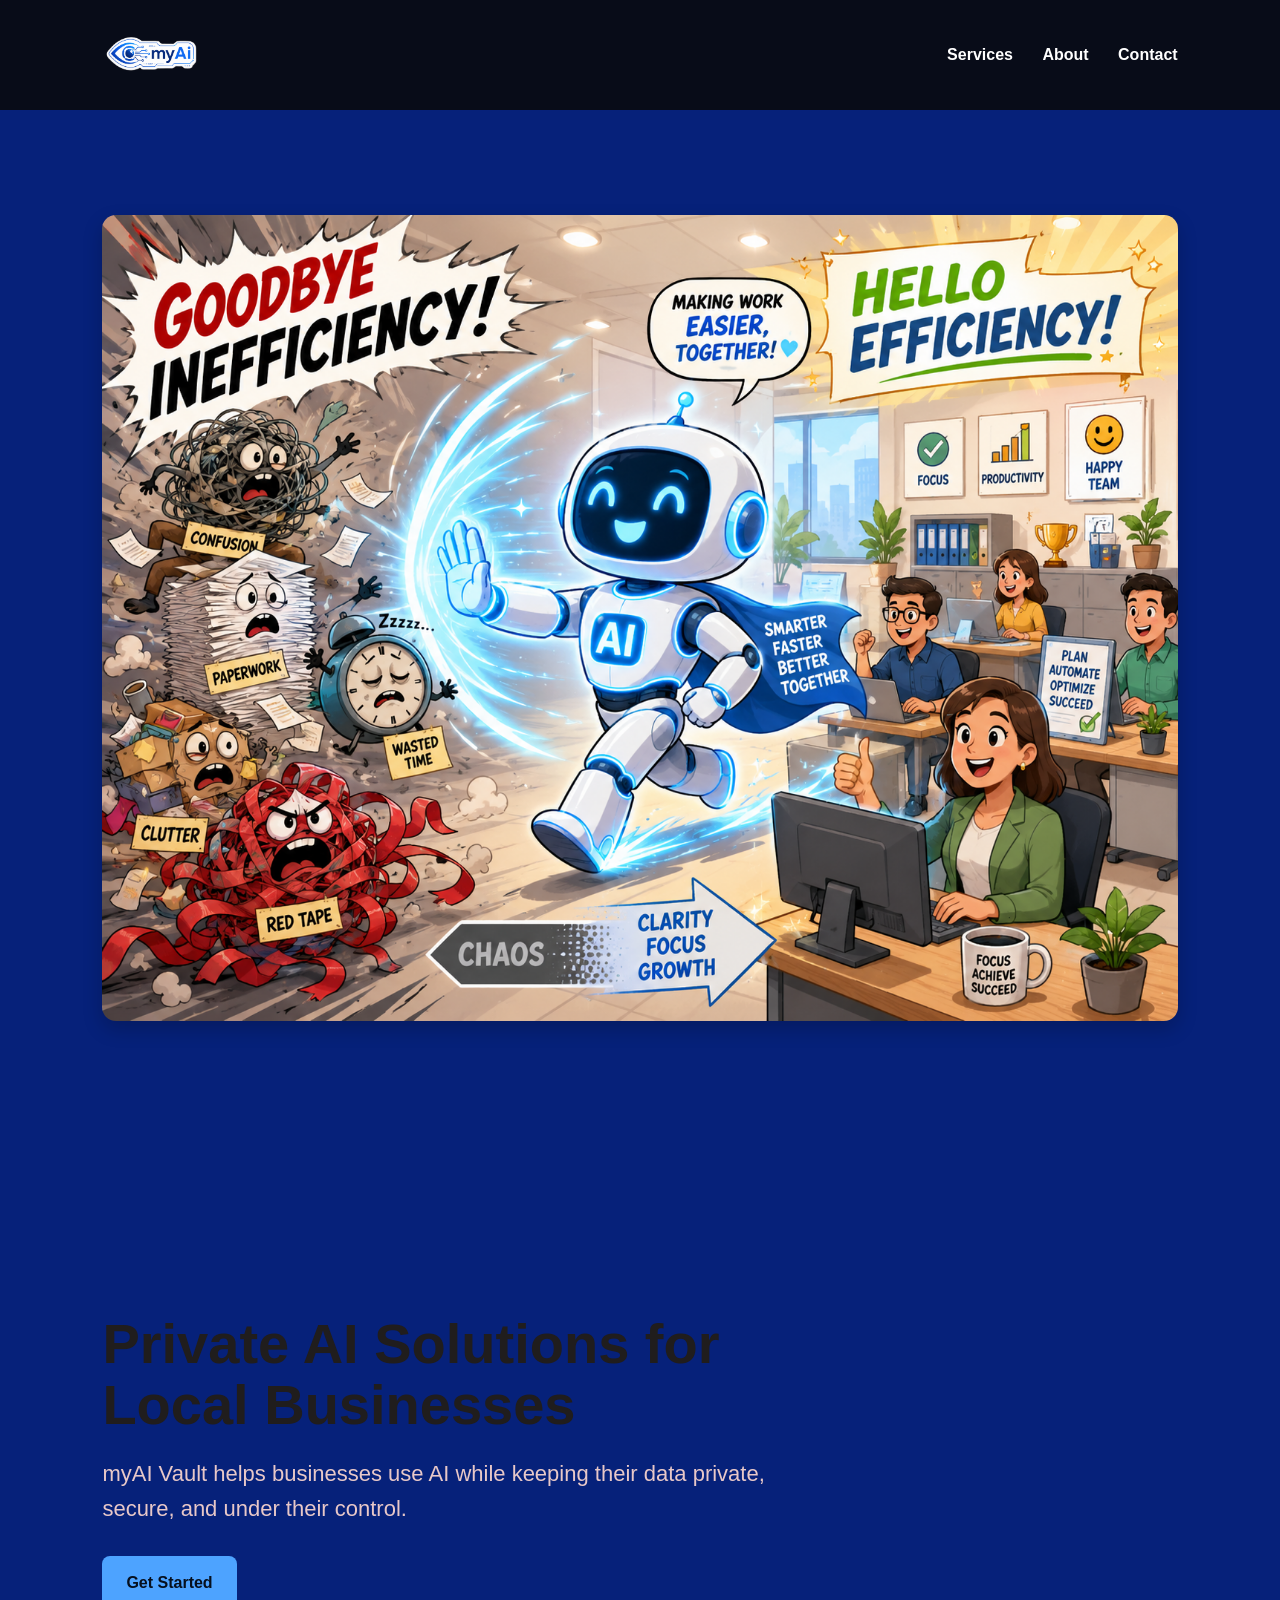
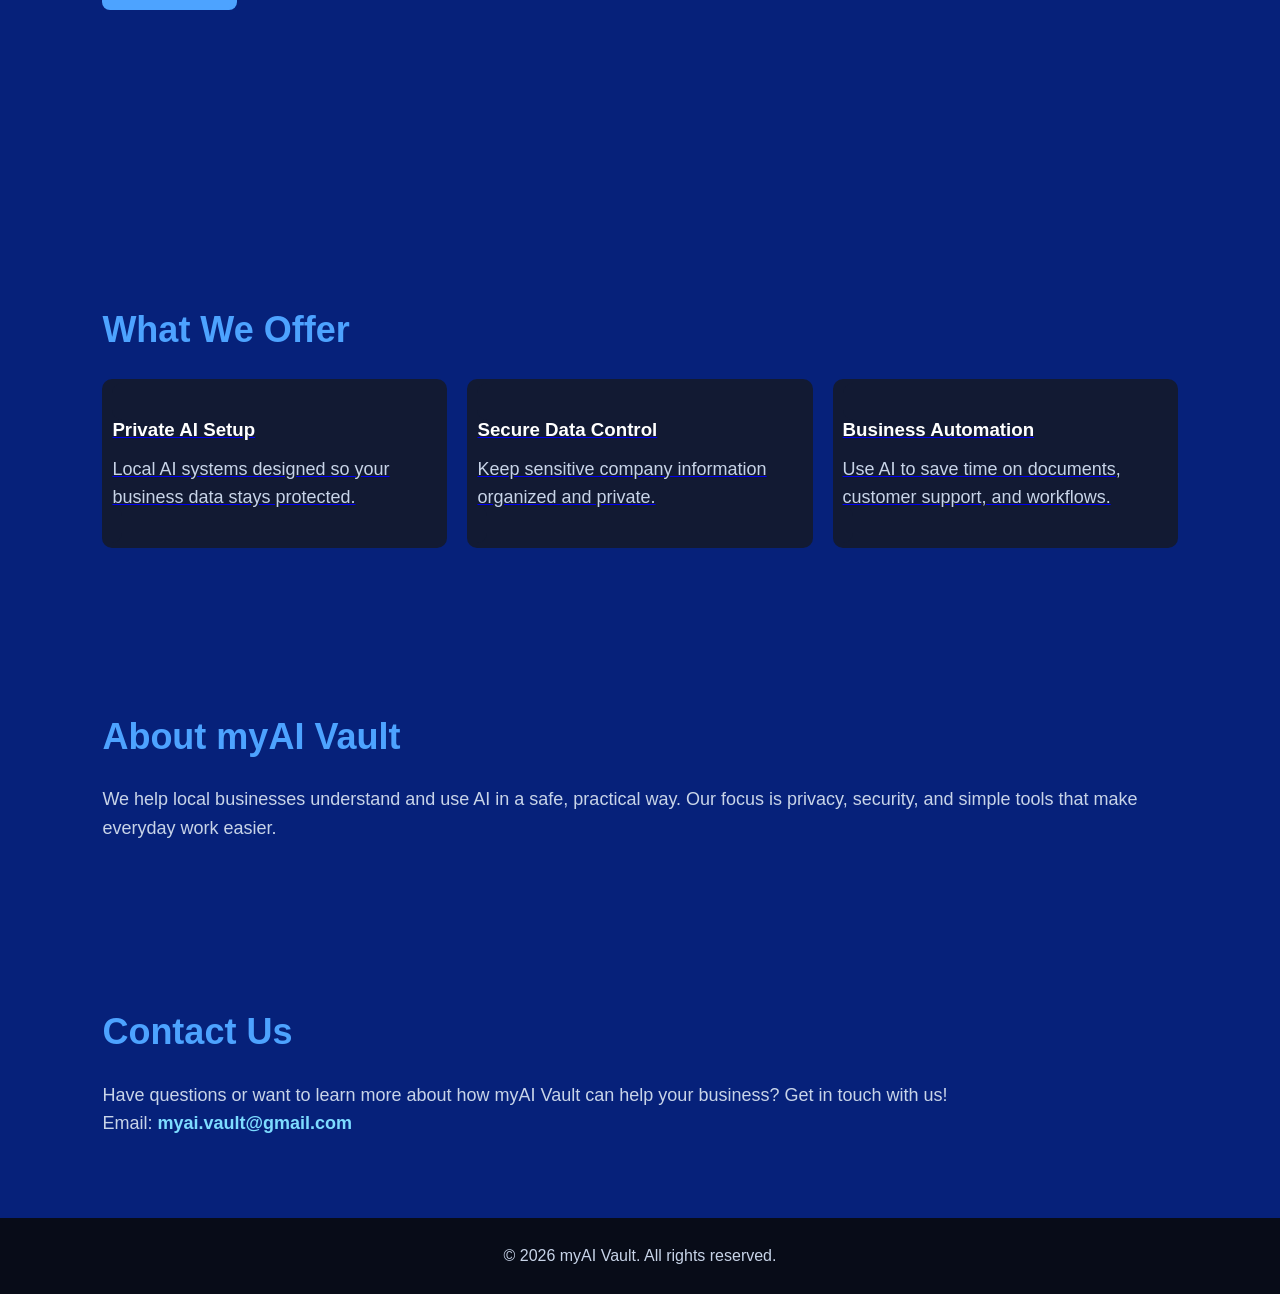
==== old_index_backup.html @ c27ce24c "add pictures and old index backup" ====
<!DOCTYPE html>
<html lang="en">
  <head>
    <meta charset="UTF-8" />
    <meta name="viewport" content="width=device-width, initial-scale=1.0" />
    <title>myAI Vault</title>
    <link rel="stylesheet" href="style.css" />
  </head>

  <body>
    <header>
        <div class="logo-area">
          <img src="images/logo.png/Image 2 Jun 21, 2026, 12_37_47 PM.png" alt="myAI logo" />
        </div>
        
        <nav>
          <a href="#services">Services</a>
          <a href="#about">About</a>
          <a href="#contact">Contact</a>
        </nav>
    </header>

    <section id="gallery" class="section">
      <div class="image-gallery">
        <img
         src="images/WebPics/ai chasing away inafiency given form.png.png"
         alt="Cartoon AI chasing away inefficiency"
       />
     </div>
    </section>

    <section class="hero">
      <h1>Private AI Solutions for Local Businesses</h1>
      <p>
        myAI Vault helps businesses use AI while keeping their data private,
        secure, and under their control.
      </p>
      <a href="#contact" class="button">Get Started</a>
    </section>
    


    <section id="services" class="section">
      <h2>What We Offer</h2>

      <div class="cards">
        <div class="card">
          <a href="Private_AI_Solutions.html" class="card card-button">
            <h3>Private AI Setup</h3>
            <p>Local AI systems designed so your business data stays protected.</p>
          </a>
        </div>

        <div class="card">
         <a href="Secure_Data_Control.html" class="card card-button">
            <h3>Secure Data Control</h3>
            <p>Keep sensitive company information organized and private.</p>
          </a>
        </div>
        
        <div class="card">
          <a href="Business_Automation.html" class="card card-button">
            <h3>Business Automation</h3>
            <p>Use AI to save time on documents, customer support, and workflows.</p>
          </a>
      </div>
      </div>
    </section>

    <section id="about" class="section">
      <h2>About myAI Vault</h2>
      <p>
        We help local businesses understand and use AI in a safe, practical way.
        Our focus is privacy, security, and simple tools that make everyday work
        easier.
      </p>
    </section>

    <section id="contact" class="section">
      <h2>Contact Us</h2>
      <p>
        Have questions or want to learn more about how myAI Vault can help your
        business? Get in touch with us!
      </p>

      <p>
        Email:
        <a href="mailto:myai.vault@gmail.com">myai.vault@gmail.com</a>
      </p>
    </section>

    <footer>
      <p>&copy; 2026 myAI Vault. All rights reserved.</p>
    </footer>
  </body>
</html>
---- style.css ----
* {
  margin: 0;
  padding: 0;
  box-sizing: border-box;
}

body {
  background-color: #06217a;
  color: rgb(32, 29, 29);
  font-family: Arial, sans-serif;
  line-height: 1.6;
}

header {
  height: 110px;  
  display: flex;
  justify-content: space-between;
  align-items: center;
  padding: 25px 8%;
  background-color: #080c18;
}

.logo {
  color: #4da3ff;
}

nav a {
  color: white;
  text-decoration: none;
  margin-left: 25px;
  font-weight: bold;
}

nav a:hover {
  color: #4da3ff;
}

.hero {
  min-height: 80vh;
  display: flex;
  flex-direction: column;
  justify-content: center;
  padding: 0 8%;
  max-width: 900px;
}

.hero h1 {
  font-size: 56px;
  line-height: 1.1;
  margin-bottom: 20px;
}

.hero p {
  font-size: 22px;
  color: #e8c8c8;
  margin-bottom: 30px;
}

.button {
  background-color: #4da3ff;
  color: #06101f;
  padding: 14px 24px;
  border-radius: 8px;
  text-decoration: none;
  font-weight: bold;
  width: fit-content;
}

.section {
  padding: 80px 8%;
}

.section h2 {
  font-size: 36px;
  color: #4da3ff;
  margin-bottom: 20px;
}

.cards {
  display: flex;
  gap: 20px;
  flex-wrap: wrap;
}

.card {
  background-color: #121a33;
  padding: 10px;
  border-radius: 10px;
  flex: 1;
  min-width: 250px;
}

.card h3 {
  color: white;
  margin-bottom: 10px;
}

.card p,
.section p {
  color: #c8d4e8;
  font-size: 18px;
}

footer {
  text-align: center;
  padding: 25px;
  background-color: #080c18;
  color: #c8d4e8;
}

.logo-area {
  display: flex;
  align-items: center;
  gap: 12px;
}

.logo-area img {
  width: 100px;
  height: auto;
  object-fit: contain;
}

.logo-area h2 {
  color: #4da3ff;
}

#contact a {
  color: #7ddcff;
  font-weight: bold;
  text-decoration: none;
}

#contact a:hover {
  color: white;
  text-decoration: underline;
}
.image-gallery {
  display: center;
  grid-template-columns: repeat(2, 1fr);
  gap: 20px;
  margin-top: 25px;
}

.image-gallery img {
  width: 100%;
  border-radius: 14px;
  display: block;
  box-shadow: 0 8px 20px rgba(0, 0, 0, 0.2);
}
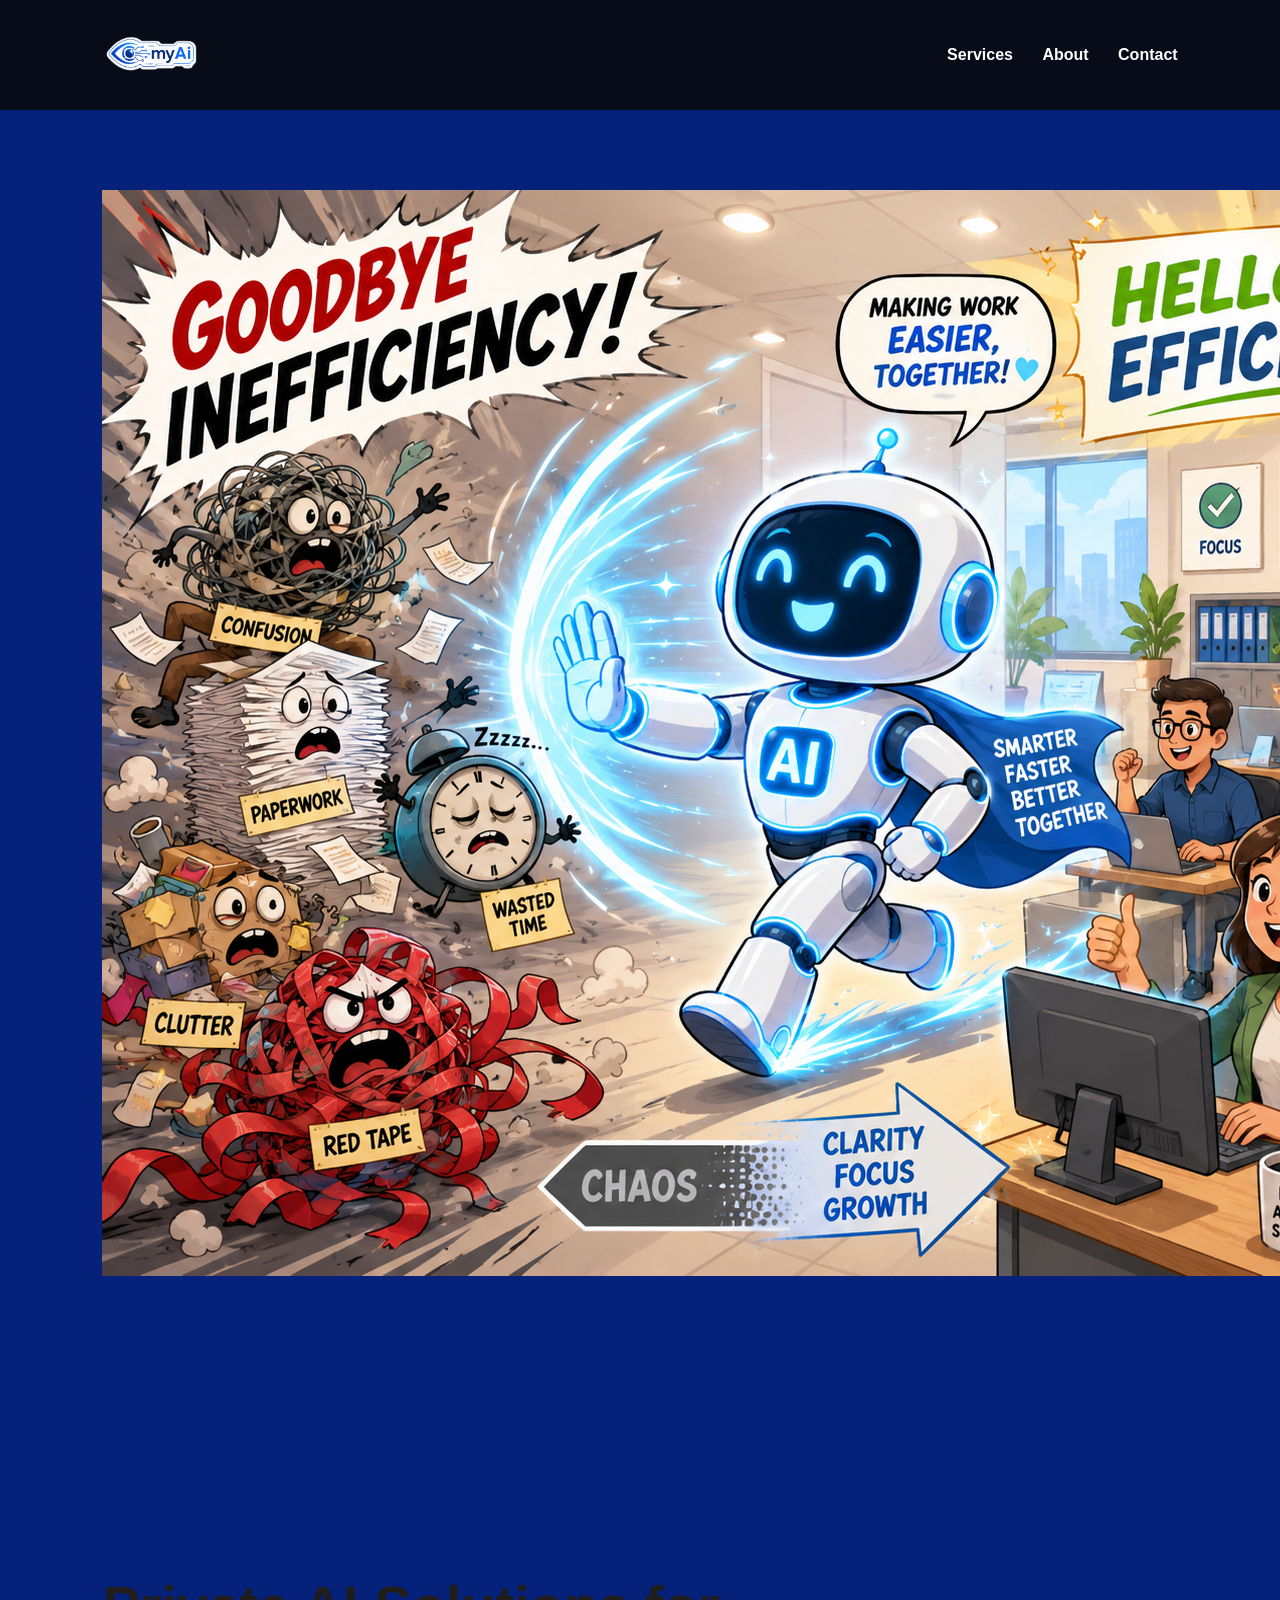
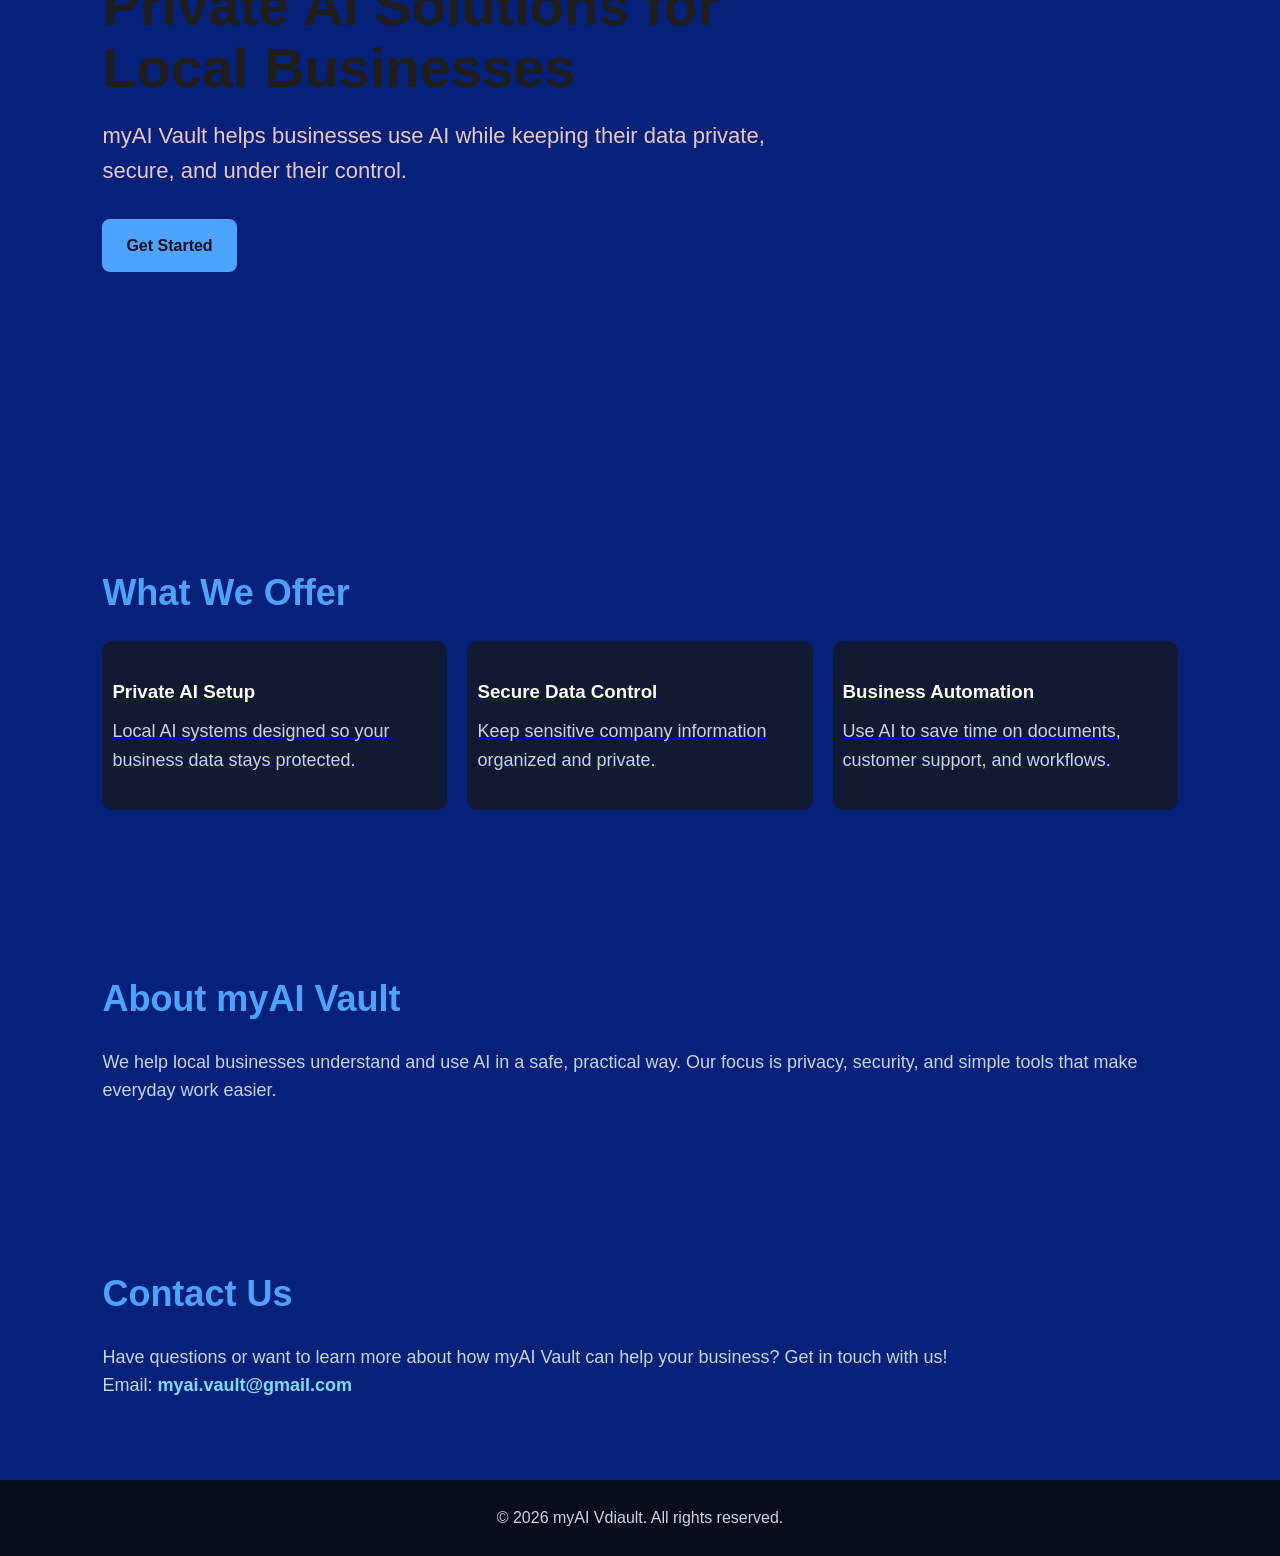
==== commit d1f4998d: "Update website files and old backup" ====
--- a/old_index_backup.html
+++ b/old_index_backup.html
@@ -90,7 +90,7 @@
     </section>
 
     <footer>
-      <p>&copy; 2026 myAI Vault. All rights reserved.</p>
+      <p>&copy; 2026 myAI Vdiault. All rights reserved.</p>
     </footer>
   </body>
 </html> 
--- a/style.css
+++ b/style.css
@@ -133,17 +133,4 @@
 #contact a:hover {
   color: white;
   text-decoration: underline;
-}
-.image-gallery {
-  display: center;
-  grid-template-columns: repeat(2, 1fr);
-  gap: 20px;
-  margin-top: 25px;
-}
-
-.image-gallery img {
-  width: 100%;
-  border-radius: 14px;
-  display: block;
-  box-shadow: 0 8px 20px rgba(0, 0, 0, 0.2);
 }
